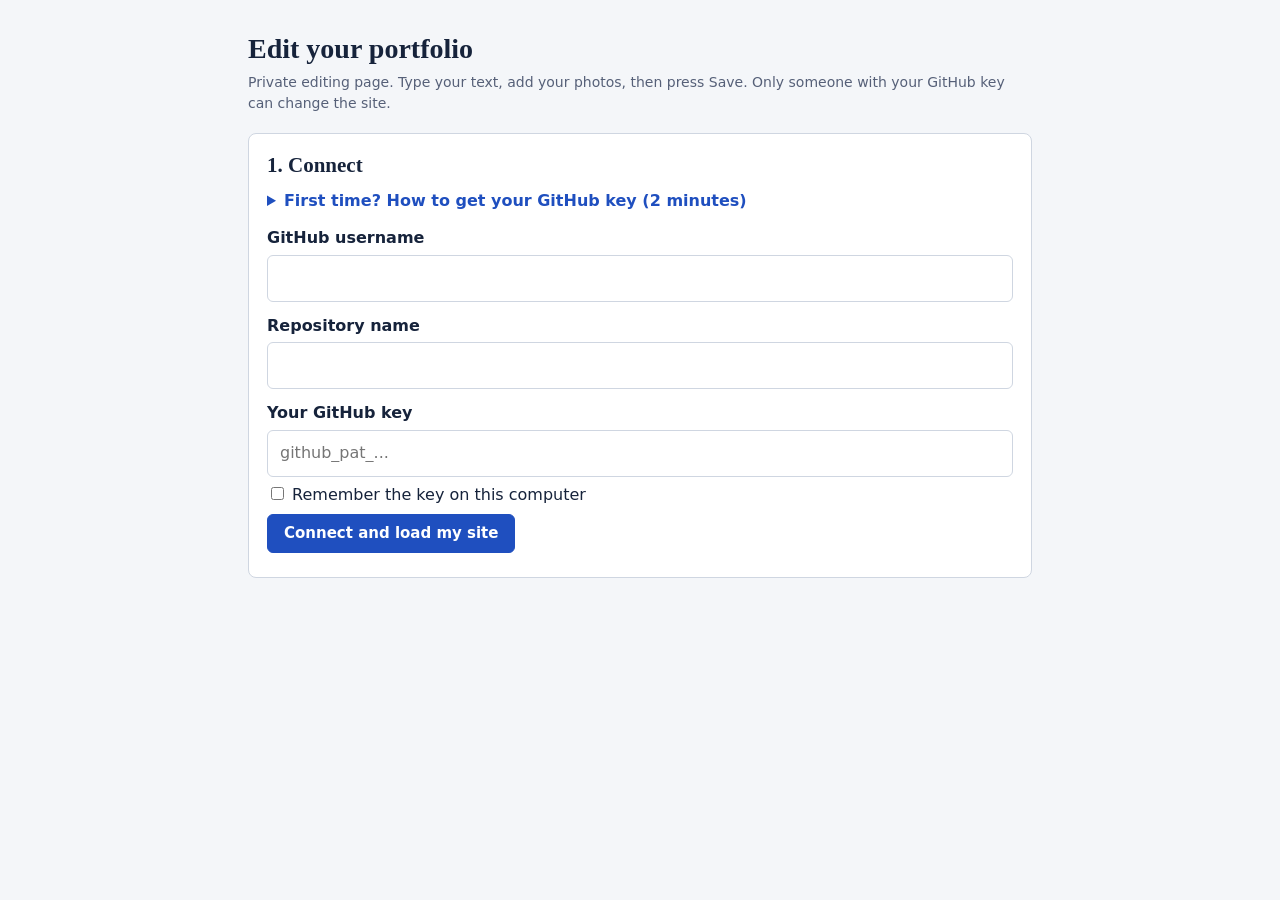
==== edit.html @ e80db086 "Add files via upload" ====
<!DOCTYPE html>
<html lang="en-GB">
<head>
<meta charset="utf-8"><meta name="viewport" content="width=device-width, initial-scale=1">
<meta name="robots" content="noindex, nofollow">
<title>Edit your portfolio</title>
<style>
*{box-sizing:border-box}
body{margin:0;background:#f4f6f9;color:#16233b;font:16px/1.55 system-ui,-apple-system,"Segoe UI",Roboto,Arial,sans-serif}
.w{max-width:820px;margin:0 auto;padding:24px 18px 80px}
h1{font:700 28px/1.2 Georgia,"Times New Roman",serif;margin:8px 0 6px}
h2{font:700 21px/1.3 Georgia,serif;margin:0 0 4px}
h3{font:700 16px/1.3 system-ui,sans-serif;margin:22px 0 6px}
p{margin:6px 0}.mut{color:#566078;font-size:14px}
.card{background:#fff;border:1px solid #cfd6e1;border-radius:8px;padding:18px;margin:18px 0}
label{display:block;font-weight:600;margin:12px 0 4px}
input[type=text],input[type=password],input[type=url],textarea{width:100%;font:inherit;padding:10px 12px;border:1.5px solid #cfd6e1;border-radius:6px;background:#fff;color:inherit}
textarea{min-height:220px;resize:vertical;line-height:1.6}
input:focus,textarea:focus,button:focus-visible{outline:3px solid #9db8f5;outline-offset:1px}
button{font:600 15px/1 system-ui,sans-serif;padding:11px 16px;border-radius:6px;border:1.5px solid #1f4fbf;background:#fff;color:#1f4fbf;cursor:pointer}
button.pri{background:#1f4fbf;color:#fff}
button:disabled{opacity:.5;cursor:default}
button.sm{padding:7px 10px;font-size:13px;border-color:#cfd6e1;color:#566078}
.row{display:flex;gap:10px;flex-wrap:wrap;align-items:center}
.imgs{display:grid;gap:10px;margin:10px 0}
.img{display:grid;grid-template-columns:84px minmax(0,1fr);gap:12px;align-items:start;border:1px solid #cfd6e1;border-radius:6px;padding:8px;background:#fafbfd}
.img img{width:84px;height:84px;object-fit:cover;border-radius:4px;background:#e6eaf1}
.img .row{margin-top:6px}
#msg{position:sticky;bottom:0;margin:16px -18px 0;padding:12px 18px;background:#16233b;color:#fff;display:none;font-weight:500}
#msg.err{background:#b3261e}#msg.ok{background:#146c43}
details{margin:10px 0}summary{cursor:pointer;font-weight:600;color:#1f4fbf}
ol{padding-left:20px}li{margin:4px 0}
code{background:#eef1f6;padding:1px 5px;border-radius:3px;font-size:14px}
hr{border:0;border-top:1px solid #cfd6e1;margin:26px 0}
</style>
</head>
<body>
<div class="w">
<h1>Edit your portfolio</h1>
<p class="mut">Private editing page. Type your text, add your photos, then press Save. Only someone with your GitHub key can change the site.</p>

<div class="card" id="connect">
  <h2>1. Connect</h2>
  <details>
    <summary>First time? How to get your GitHub key (2 minutes)</summary>
    <ol>
      <li>Sign in to GitHub, click your picture at the top right, then <b>Settings</b>.</li>
      <li>At the bottom of the left menu click <b>Developer settings</b>, then <b>Personal access tokens</b>, then <b>Fine-grained tokens</b>.</li>
      <li>Click <b>Generate new token</b>. Name it <code>portfolio</code>. Set Expiration to <b>90 days</b> or longer.</li>
      <li>Under <b>Repository access</b> choose <b>Only select repositories</b> and pick your <code>.github.io</code> repository.</li>
      <li>Under <b>Permissions → Repository permissions</b>, find <b>Contents</b> and set it to <b>Read and write</b>.</li>
      <li>Click <b>Generate token</b>, copy the long text that starts with <code>github_pat_</code> and paste it below.</li>
    </ol>
    <p class="mut">This key can only change this one website. Never share it with anyone.</p>
  </details>
  <label for="owner">GitHub username</label><input type="text" id="owner" autocomplete="off">
  <label for="repo">Repository name</label><input type="text" id="repo" autocomplete="off">
  <label for="token">Your GitHub key</label><input type="password" id="token" autocomplete="off" placeholder="github_pat_...">
  <p><label style="display:inline;font-weight:400"><input type="checkbox" id="remember"> Remember the key on this computer</label></p>
  <p><button class="pri" id="load" type="button">Connect and load my site</button></p>
</div>

<div id="editor" hidden>
  <div class="card">
    <h2>2. About you</h2>
    <label for="student">Your name (shown at the bottom of every page)</label><input type="text" id="student">
    <label for="register">Register number (optional)</label><input type="text" id="register">
  </div>
  <div id="readings"></div>
  <div class="card">
    <h2>3. Save</h2>
    <p class="mut">Saving puts your changes on the website. It shows up about one minute later.</p>
    <p><button class="pri" id="save" type="button">Save to my website</button></p>
  </div>
</div>
<div id="msg" role="status" aria-live="polite"></div>
</div>

<script>
(function () {
  "use strict";
  var $ = function (s, r) { return (r || document).querySelector(s); };
  function el(t, c, x) { var e = document.createElement(t); if (c) e.className = c; if (x != null) e.textContent = x; return e; }
  var READINGS = [["author", "What Is an Author?"], ["derrida", "Structure, Sign, and Play"]];
  var state = null, sha = null, conn = {}, busy = false;

  // ---- first-time defaults
  var host = location.hostname;
  if (/\.github\.io$/i.test(host)) { $("#owner").value = host.split(".")[0]; $("#repo").value = host; }
  try { var t = localStorage.getItem("lct_token"); if (t) { $("#token").value = t; $("#remember").checked = true; } } catch (e) {}

  function say(text, kind) { var m = $("#msg"); m.className = kind || ""; m.textContent = text; m.style.display = text ? "block" : "none"; }

  // ---- GitHub
  function api(method, path, body) {
    var url = "https://api.github.com/repos/" + encodeURIComponent(conn.owner) + "/" + encodeURIComponent(conn.repo) + "/contents/" + path;
    return fetch(url, { method: method, headers: { "Authorization": "Bearer " + conn.token, "Accept": "application/vnd.github+json" }, body: body ? JSON.stringify(body) : undefined })
      .then(function (r) {
        return r.json().catch(function () { return {}; }).then(function (j) {
          if (!r.ok) { var e = new Error(j.message || ("HTTP " + r.status)); e.status = r.status; throw e; }
          return j;
        });
      });
  }
  function friendly(e) {
    if (e && e.status === 401) return "GitHub did not accept the key. Copy it again from GitHub and paste it in full.";
    if (e && e.status === 403) return "The key does not have permission. Make sure Contents is set to Read and write.";
    if (e && e.status === 404) return "GitHub could not find that repository. Check the username and repository name, and that the key was given this repository.";
    if (e && e.status === 409) return "The site changed while you were editing. Press Save again.";
    if (e && /Failed to fetch|NetworkError/i.test(e.message)) return "No internet connection. Check it and try again.";
    return "Something went wrong: " + (e && e.message ? e.message : e);
  }
  function b64decode(s) { var bin = atob(s.replace(/\s/g, "")), a = new Uint8Array(bin.length); for (var i = 0; i < bin.length; i++) a[i] = bin.charCodeAt(i); return new TextDecoder("utf-8").decode(a); }
  function b64encode(s) { var a = new TextEncoder().encode(s), bin = ""; for (var i = 0; i < a.length; i += 8192) bin += String.fromCharCode.apply(null, a.subarray(i, i + 8192)); return btoa(bin); }

  function parseContent(text) {
    var w = {};
    try { new Function("window", text)(w); } catch (e) { throw new Error("content.js on the site could not be read"); }
    return w.PORTFOLIO || {};
  }
  function normalise(P) {
    P = P || {}; P.student = P.student || ""; P.register = P.register || ""; P.readings = P.readings || {};
    READINGS.forEach(function (r) {
      var R = P.readings[r[0]] = P.readings[r[0]] || {};
      R.link = R.link || "";
      ["scans", "notes", "analysis", "summary"].forEach(function (k) { if (!Array.isArray(R[k])) R[k] = []; });
      R.scans = R.scans.map(function (x) { return { src: x.src, alt: x.alt || "" }; });
      R.notes = R.notes.map(function (x) { return { src: x.src, alt: x.alt || "" }; });
    });
    return P;
  }

  // ---- connect
  $("#load").addEventListener("click", function () {
    conn = { owner: $("#owner").value.trim(), repo: $("#repo").value.trim(), token: $("#token").value.trim() };
    if (!conn.owner || !conn.repo || !conn.token) { say("Fill in your username, repository name and key first.", "err"); return; }
    try { if ($("#remember").checked) localStorage.setItem("lct_token", conn.token); else localStorage.removeItem("lct_token"); } catch (e) {}
    say("Loading your site...");
    api("GET", "content.js").then(function (j) {
      sha = j.sha; state = normalise(parseContent(b64decode(j.content))); show();
    }).catch(function (e) {
      if (e && e.status === 404) { sha = null; state = normalise({}); show(); } else say(friendly(e), "err");
    });
  });

  // ---- build the form
  var boxes = {};
  function show() {
    say("");
    $("#editor").hidden = false;
    $("#student").value = state.student; $("#register").value = state.register;
    var host = $("#readings"); host.innerHTML = ""; boxes = {};
    READINGS.forEach(function (r) {
      var key = r[0], R = state.readings[key], b = boxes[key] = {};
      var card = el("div", "card"); card.appendChild(el("h2", "", r[1]));
      card.appendChild(el("label", "", "Link to the essay (Google Drive or any web address)"));
      b.link = el("input"); b.link.type = "text"; b.link.value = R.link; card.appendChild(b.link);
      card.appendChild(el("h3", "", "Annotated essay (photos of your pages)"));
      b.scansBox = el("div", "imgs"); card.appendChild(b.scansBox); card.appendChild(adder(key, "scans"));
      card.appendChild(el("h3", "", "Analysis"));
      card.appendChild(el("p", "mut", "Type or paste your text. Leave an empty line between paragraphs."));
      b.analysis = el("textarea"); b.analysis.value = R.analysis.join("\n\n"); card.appendChild(b.analysis);
      card.appendChild(el("h3", "", "Class notes (photos or scans)"));
      b.notesBox = el("div", "imgs"); card.appendChild(b.notesBox); card.appendChild(adder(key, "notes"));
      card.appendChild(el("h3", "", "Summary of learning"));
      card.appendChild(el("p", "mut", "Leave an empty line between paragraphs."));
      b.summary = el("textarea"); b.summary.value = R.summary.join("\n\n"); card.appendChild(b.summary);
      host.appendChild(card);
      drawImgs(key, "scans"); drawImgs(key, "notes");
    });
  }
  function adder(key, kind) {
    var row = el("div", "row"), inp = el("input"); inp.type = "file"; inp.accept = "image/*"; inp.multiple = true; inp.style.display = "none";
    var btn = el("button", "", "Add photos"); btn.type = "button";
    btn.addEventListener("click", function () { inp.click(); });
    inp.addEventListener("change", function () {
      var files = Array.prototype.slice.call(inp.files); inp.value = "";
      files.reduce(function (p, f) {
        return p.then(function () { return shrink(f).then(function (d) { grab(key); state.readings[key][kind].push({ src: "", alt: "", data: d }); }); })
          .catch(function (e) { say(e.message, "err"); });
      }, Promise.resolve()).then(function () { drawImgs(key, kind); });
    });
    row.appendChild(btn); row.appendChild(inp); return row;
  }
  function shrink(file) {
    return new Promise(function (res, rej) {
      var url = URL.createObjectURL(file), im = new Image();
      im.onload = function () {
        var s = Math.min(1, 2000 / Math.max(im.naturalWidth, im.naturalHeight)), c = document.createElement("canvas");
        c.width = Math.round(im.naturalWidth * s); c.height = Math.round(im.naturalHeight * s);
        var x = c.getContext("2d"); x.fillStyle = "#fff"; x.fillRect(0, 0, c.width, c.height); x.drawImage(im, 0, 0, c.width, c.height);
        URL.revokeObjectURL(url); res(c.toDataURL("image/jpeg", 0.88));
      };
      im.onerror = function () { URL.revokeObjectURL(url); rej(new Error("Could not open " + file.name + ". Use a JPG or PNG photo.")); };
      im.src = url;
    });
  }
  function drawImgs(key, kind) {
    var box = boxes[key][kind + "Box"], list = state.readings[key][kind]; box.innerHTML = "";
    if (!list.length) box.appendChild(el("p", "mut", "No photos yet."));
    list.forEach(function (it, i) {
      var row = el("div", "img"), img = el("img"); img.alt = ""; img.src = it.data || it.src; row.appendChild(img);
      var side = el("div"), cap = el("input"); cap.type = "text"; cap.placeholder = "Caption (for example: Page 1 with annotations)"; cap.value = it.alt || "";
      cap.addEventListener("input", function () { it.alt = cap.value; }); side.appendChild(cap);
      var r = el("div", "row");
      function mk(label, fn) { var b = el("button", "sm", label); b.type = "button"; b.addEventListener("click", function () { grab(key); fn(); drawImgs(key, kind); }); r.appendChild(b); }
      if (i > 0) mk("Move up", function () { list.splice(i - 1, 0, list.splice(i, 1)[0]); });
      if (i < list.length - 1) mk("Move down", function () { list.splice(i + 1, 0, list.splice(i, 1)[0]); });
      mk("Remove", function () { list.splice(i, 1); });
      side.appendChild(r); row.appendChild(side); box.appendChild(row);
    });
  }
  function paras(t) { return t.split(/\n\s*\n/).map(function (s) { return s.trim(); }).filter(Boolean); }
  function grab(key) {
    var R = state.readings[key], b = boxes[key];
    R.link = b.link.value.trim(); R.analysis = paras(b.analysis.value); R.summary = paras(b.summary.value);
  }
  function grabAll() { state.student = $("#student").value.trim(); state.register = $("#register").value.trim(); READINGS.forEach(function (r) { grab(r[0]); }); }

  // ---- save
  $("#save").addEventListener("click", function () {
    if (busy) return;
    grabAll();
    var bad = READINGS.filter(function (r) { var l = state.readings[r[0]].link; return l && !/^https?:\/\//i.test(l); });
    if (bad.length) { say("The essay link for \"" + bad[0][1] + "\" must start with https://", "err"); return; }
    busy = true; $("#save").disabled = true;
    var jobs = [];
    READINGS.forEach(function (r) { ["scans", "notes"].forEach(function (k) { state.readings[r[0]][k].forEach(function (it) { if (it.data) jobs.push({ key: r[0], kind: k, it: it }); }); }); });
    var n = 0, stamp = Date.now();
    jobs.reduce(function (p, j) {
      return p.then(function () {
        n++; say("Uploading photo " + n + " of " + jobs.length + "...");
        var path = "images/" + j.key + "-" + j.kind + "-" + stamp + "-" + n + ".jpg";
        return api("PUT", path, { message: "Add photo", content: j.it.data.split(",")[1] }).then(function () { j.it.src = path; delete j.it.data; });
      });
    }, Promise.resolve()).then(function () {
      say("Saving your text...");
      return api("GET", "content.js").then(function (j) { return j.sha; }, function (e) { if (e.status === 404) return null; throw e; });
    }).then(function (latest) {
      var out = JSON.parse(JSON.stringify(state, function (k, v) { return k === "data" ? undefined : v; }));
      var text = "/* This file is written by edit.html. You normally never open it. */\nwindow.PORTFOLIO = " + JSON.stringify(out, null, 2) + ";\n";
      var body = { message: "Update portfolio content", content: b64encode(text) }; if (latest) body.sha = latest;
      return api("PUT", "content.js", body);
    }).then(function (j) {
      sha = j.content && j.content.sha; show(); say("Saved. Your site will show the changes in about a minute. Refresh it with Ctrl + Shift + R.", "ok");
    }).catch(function (e) { say(friendly(e), "err"); }).then(function () { busy = false; $("#save").disabled = false; });
  });
})();
</script>
</body>
</html>
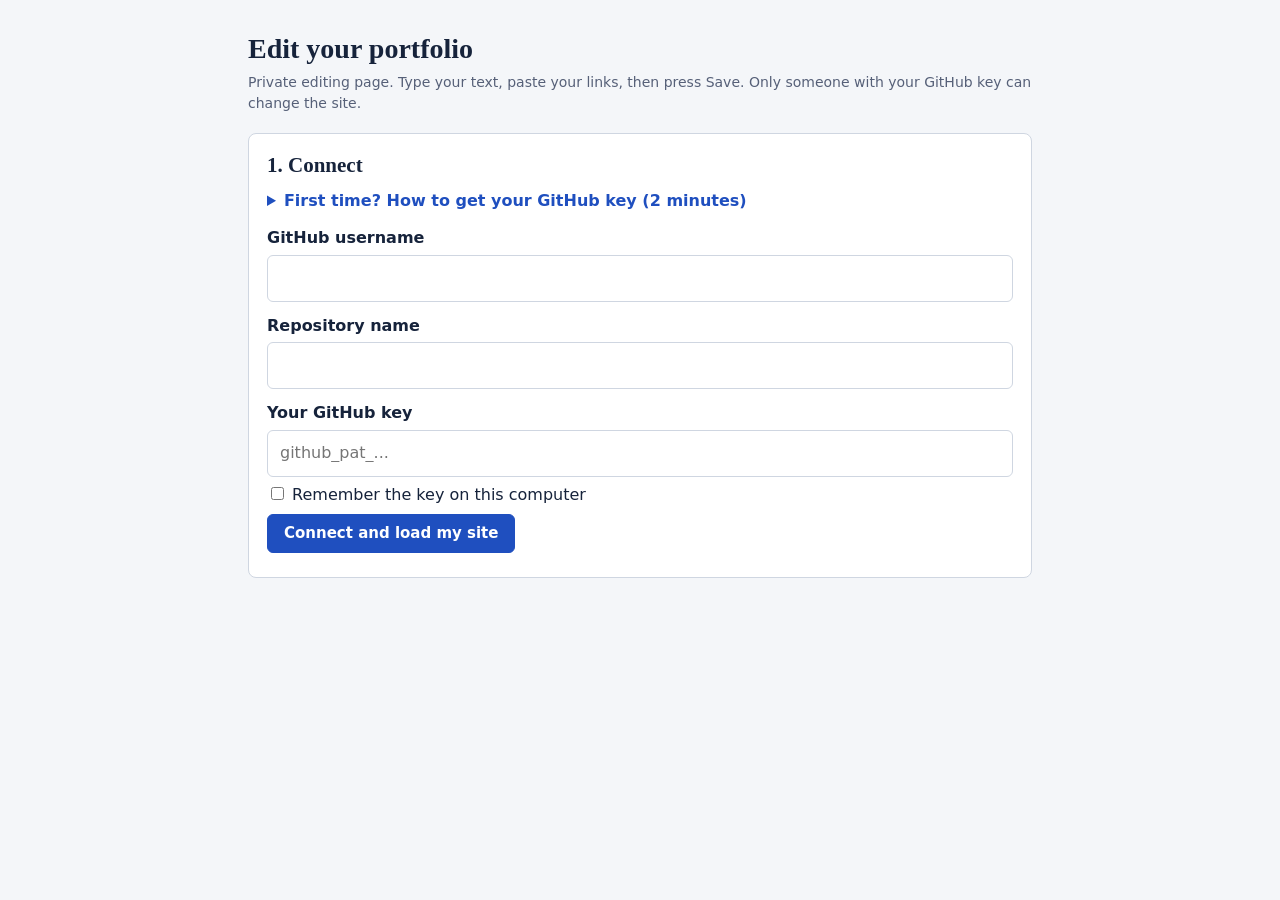
==== commit 30576cc0: "Add files via upload" ====
--- a/edit.html
+++ b/edit.html
@@ -37,7 +37,7 @@
 <body>
 <div class="w">
 <h1>Edit your portfolio</h1>
-<p class="mut">Private editing page. Type your text, add your photos, then press Save. Only someone with your GitHub key can change the site.</p>
+<p class="mut">Private editing page. Type your text, paste your links, then press Save. Only someone with your GitHub key can change the site.</p>
 
 <div class="card" id="connect">
   <h2>1. Connect</h2>
@@ -81,17 +81,15 @@
   "use strict";
   var $ = function (s, r) { return (r || document).querySelector(s); };
   function el(t, c, x) { var e = document.createElement(t); if (c) e.className = c; if (x != null) e.textContent = x; return e; }
-  var READINGS = [["author", "What Is an Author?"], ["derrida", "Structure, Sign, and Play"]];
-  var state = null, sha = null, conn = {}, busy = false;
+  var READINGS = [["author", "What Is an Author?", "Michel Foucault, 1969"], ["derrida", "Structure, Sign, and Play in the Discourse of the Human Sciences", "Jacques Derrida, 1966"]];
+  var state = null, conn = {}, busy = false, fields = {};
 
-  // ---- first-time defaults
   var host = location.hostname;
   if (/\.github\.io$/i.test(host)) { $("#owner").value = host.split(".")[0]; $("#repo").value = host; }
   try { var t = localStorage.getItem("lct_token"); if (t) { $("#token").value = t; $("#remember").checked = true; } } catch (e) {}
 
   function say(text, kind) { var m = $("#msg"); m.className = kind || ""; m.textContent = text; m.style.display = text ? "block" : "none"; }
 
-  // ---- GitHub
   function api(method, path, body) {
     var url = "https://api.github.com/repos/" + encodeURIComponent(conn.owner) + "/" + encodeURIComponent(conn.repo) + "/contents/" + path;
     return fetch(url, { method: method, headers: { "Authorization": "Bearer " + conn.token, "Accept": "application/vnd.github+json" }, body: body ? JSON.stringify(body) : undefined })
@@ -112,138 +110,73 @@
   }
   function b64decode(s) { var bin = atob(s.replace(/\s/g, "")), a = new Uint8Array(bin.length); for (var i = 0; i < bin.length; i++) a[i] = bin.charCodeAt(i); return new TextDecoder("utf-8").decode(a); }
   function b64encode(s) { var a = new TextEncoder().encode(s), bin = ""; for (var i = 0; i < a.length; i += 8192) bin += String.fromCharCode.apply(null, a.subarray(i, i + 8192)); return btoa(bin); }
-
   function parseContent(text) {
     var w = {};
     try { new Function("window", text)(w); } catch (e) { throw new Error("content.js on the site could not be read"); }
     return w.PORTFOLIO || {};
   }
   function normalise(P) {
-    P = P || {}; P.student = P.student || ""; P.register = P.register || ""; P.readings = P.readings || {};
+    var out = { student: P.student || "", register: P.register || "", readings: {}, proposal: { link: ((P.proposal || {}).link) || "" } };
     READINGS.forEach(function (r) {
-      var R = P.readings[r[0]] = P.readings[r[0]] || {};
-      R.link = R.link || "";
-      ["scans", "notes", "analysis", "summary"].forEach(function (k) { if (!Array.isArray(R[k])) R[k] = []; });
-      R.scans = R.scans.map(function (x) { return { src: x.src, alt: x.alt || "" }; });
-      R.notes = R.notes.map(function (x) { return { src: x.src, alt: x.alt || "" }; });
+      var R = (P.readings || {})[r[0]] || {};
+      out.readings[r[0]] = { byline: R.byline || r[2], link: R.link || "", reflection: Array.isArray(R.reflection) ? R.reflection : (Array.isArray(R.analysis) ? R.analysis : []) };
     });
-    return P;
+    return out;
   }
 
-  // ---- connect
   $("#load").addEventListener("click", function () {
     conn = { owner: $("#owner").value.trim(), repo: $("#repo").value.trim(), token: $("#token").value.trim() };
     if (!conn.owner || !conn.repo || !conn.token) { say("Fill in your username, repository name and key first.", "err"); return; }
     try { if ($("#remember").checked) localStorage.setItem("lct_token", conn.token); else localStorage.removeItem("lct_token"); } catch (e) {}
     say("Loading your site...");
-    api("GET", "content.js").then(function (j) {
-      sha = j.sha; state = normalise(parseContent(b64decode(j.content))); show();
-    }).catch(function (e) {
-      if (e && e.status === 404) { sha = null; state = normalise({}); show(); } else say(friendly(e), "err");
-    });
+    api("GET", "content.js").then(function (j) { state = normalise(parseContent(b64decode(j.content))); show(); })
+      .catch(function (e) { if (e && e.status === 404) { state = normalise({}); show(); } else say(friendly(e), "err"); });
   });
 
-  // ---- build the form
-  var boxes = {};
+  function field(card, label, node, hint) {
+    card.appendChild(el("label", "", label)); if (hint) card.appendChild(el("p", "mut", hint)); card.appendChild(node); return node;
+  }
   function show() {
-    say("");
-    $("#editor").hidden = false;
+    say(""); $("#editor").hidden = false;
     $("#student").value = state.student; $("#register").value = state.register;
-    var host = $("#readings"); host.innerHTML = ""; boxes = {};
+    var host = $("#readings"); host.innerHTML = ""; fields = {};
     READINGS.forEach(function (r) {
-      var key = r[0], R = state.readings[key], b = boxes[key] = {};
-      var card = el("div", "card"); card.appendChild(el("h2", "", r[1]));
-      card.appendChild(el("label", "", "Link to the essay (Google Drive or any web address)"));
-      b.link = el("input"); b.link.type = "text"; b.link.value = R.link; card.appendChild(b.link);
-      card.appendChild(el("h3", "", "Annotated essay (photos of your pages)"));
-      b.scansBox = el("div", "imgs"); card.appendChild(b.scansBox); card.appendChild(adder(key, "scans"));
-      card.appendChild(el("h3", "", "Analysis"));
-      card.appendChild(el("p", "mut", "Type or paste your text. Leave an empty line between paragraphs."));
-      b.analysis = el("textarea"); b.analysis.value = R.analysis.join("\n\n"); card.appendChild(b.analysis);
-      card.appendChild(el("h3", "", "Class notes (photos or scans)"));
-      b.notesBox = el("div", "imgs"); card.appendChild(b.notesBox); card.appendChild(adder(key, "notes"));
-      card.appendChild(el("h3", "", "Summary of learning"));
-      card.appendChild(el("p", "mut", "Leave an empty line between paragraphs."));
-      b.summary = el("textarea"); b.summary.value = R.summary.join("\n\n"); card.appendChild(b.summary);
+      var R = state.readings[r[0]], f = fields[r[0]] = {}, card = el("div", "card");
+      card.appendChild(el("h2", "", r[1]));
+      f.byline = el("input"); f.byline.type = "text"; f.byline.value = R.byline;
+      field(card, "Author and year (shown under the essay name)", f.byline);
+      f.link = el("input"); f.link.type = "text"; f.link.value = R.link; f.link.placeholder = "https://drive.google.com/...";
+      field(card, "Annotations and Class Notes: paste your Drive link", f.link);
+      f.reflection = el("textarea"); f.reflection.value = R.reflection.join("\n\n");
+      field(card, "My Reflection", f.reflection, "Type or paste your text. Leave an empty line between paragraphs.");
       host.appendChild(card);
-      drawImgs(key, "scans"); drawImgs(key, "notes");
     });
-  }
-  function adder(key, kind) {
-    var row = el("div", "row"), inp = el("input"); inp.type = "file"; inp.accept = "image/*"; inp.multiple = true; inp.style.display = "none";
-    var btn = el("button", "", "Add photos"); btn.type = "button";
-    btn.addEventListener("click", function () { inp.click(); });
-    inp.addEventListener("change", function () {
-      var files = Array.prototype.slice.call(inp.files); inp.value = "";
-      files.reduce(function (p, f) {
-        return p.then(function () { return shrink(f).then(function (d) { grab(key); state.readings[key][kind].push({ src: "", alt: "", data: d }); }); })
-          .catch(function (e) { say(e.message, "err"); });
-      }, Promise.resolve()).then(function () { drawImgs(key, kind); });
-    });
-    row.appendChild(btn); row.appendChild(inp); return row;
-  }
-  function shrink(file) {
-    return new Promise(function (res, rej) {
-      var url = URL.createObjectURL(file), im = new Image();
-      im.onload = function () {
-        var s = Math.min(1, 2000 / Math.max(im.naturalWidth, im.naturalHeight)), c = document.createElement("canvas");
-        c.width = Math.round(im.naturalWidth * s); c.height = Math.round(im.naturalHeight * s);
-        var x = c.getContext("2d"); x.fillStyle = "#fff"; x.fillRect(0, 0, c.width, c.height); x.drawImage(im, 0, 0, c.width, c.height);
-        URL.revokeObjectURL(url); res(c.toDataURL("image/jpeg", 0.88));
-      };
-      im.onerror = function () { URL.revokeObjectURL(url); rej(new Error("Could not open " + file.name + ". Use a JPG or PNG photo.")); };
-      im.src = url;
-    });
-  }
-  function drawImgs(key, kind) {
-    var box = boxes[key][kind + "Box"], list = state.readings[key][kind]; box.innerHTML = "";
-    if (!list.length) box.appendChild(el("p", "mut", "No photos yet."));
-    list.forEach(function (it, i) {
-      var row = el("div", "img"), img = el("img"); img.alt = ""; img.src = it.data || it.src; row.appendChild(img);
-      var side = el("div"), cap = el("input"); cap.type = "text"; cap.placeholder = "Caption (for example: Page 1 with annotations)"; cap.value = it.alt || "";
-      cap.addEventListener("input", function () { it.alt = cap.value; }); side.appendChild(cap);
-      var r = el("div", "row");
-      function mk(label, fn) { var b = el("button", "sm", label); b.type = "button"; b.addEventListener("click", function () { grab(key); fn(); drawImgs(key, kind); }); r.appendChild(b); }
-      if (i > 0) mk("Move up", function () { list.splice(i - 1, 0, list.splice(i, 1)[0]); });
-      if (i < list.length - 1) mk("Move down", function () { list.splice(i + 1, 0, list.splice(i, 1)[0]); });
-      mk("Remove", function () { list.splice(i, 1); });
-      side.appendChild(r); row.appendChild(side); box.appendChild(row);
-    });
+    var pc = el("div", "card"); pc.appendChild(el("h2", "", "Proposal"));
+    fields.proposal = el("input"); fields.proposal.type = "text"; fields.proposal.value = state.proposal.link; fields.proposal.placeholder = "https://drive.google.com/...";
+    field(pc, "Proposal: paste your Drive link", fields.proposal); host.appendChild(pc);
   }
   function paras(t) { return t.split(/\n\s*\n/).map(function (s) { return s.trim(); }).filter(Boolean); }
-  function grab(key) {
-    var R = state.readings[key], b = boxes[key];
-    R.link = b.link.value.trim(); R.analysis = paras(b.analysis.value); R.summary = paras(b.summary.value);
-  }
-  function grabAll() { state.student = $("#student").value.trim(); state.register = $("#register").value.trim(); READINGS.forEach(function (r) { grab(r[0]); }); }
 
-  // ---- save
   $("#save").addEventListener("click", function () {
     if (busy) return;
-    grabAll();
-    var bad = READINGS.filter(function (r) { var l = state.readings[r[0]].link; return l && !/^https?:\/\//i.test(l); });
-    if (bad.length) { say("The essay link for \"" + bad[0][1] + "\" must start with https://", "err"); return; }
-    busy = true; $("#save").disabled = true;
-    var jobs = [];
-    READINGS.forEach(function (r) { ["scans", "notes"].forEach(function (k) { state.readings[r[0]][k].forEach(function (it) { if (it.data) jobs.push({ key: r[0], kind: k, it: it }); }); }); });
-    var n = 0, stamp = Date.now();
-    jobs.reduce(function (p, j) {
-      return p.then(function () {
-        n++; say("Uploading photo " + n + " of " + jobs.length + "...");
-        var path = "images/" + j.key + "-" + j.kind + "-" + stamp + "-" + n + ".jpg";
-        return api("PUT", path, { message: "Add photo", content: j.it.data.split(",")[1] }).then(function () { j.it.src = path; delete j.it.data; });
-      });
-    }, Promise.resolve()).then(function () {
-      say("Saving your text...");
-      return api("GET", "content.js").then(function (j) { return j.sha; }, function (e) { if (e.status === 404) return null; throw e; });
-    }).then(function (latest) {
-      var out = JSON.parse(JSON.stringify(state, function (k, v) { return k === "data" ? undefined : v; }));
-      var text = "/* This file is written by edit.html. You normally never open it. */\nwindow.PORTFOLIO = " + JSON.stringify(out, null, 2) + ";\n";
-      var body = { message: "Update portfolio content", content: b64encode(text) }; if (latest) body.sha = latest;
-      return api("PUT", "content.js", body);
-    }).then(function (j) {
-      sha = j.content && j.content.sha; show(); say("Saved. Your site will show the changes in about a minute. Refresh it with Ctrl + Shift + R.", "ok");
-    }).catch(function (e) { say(friendly(e), "err"); }).then(function () { busy = false; $("#save").disabled = false; });
+    var out = { student: $("#student").value.trim(), register: $("#register").value.trim(), readings: {}, proposal: { link: fields.proposal.value.trim() } };
+    var links = [[out.proposal.link, "Proposal"]];
+    READINGS.forEach(function (r) {
+      var f = fields[r[0]];
+      out.readings[r[0]] = { byline: f.byline.value.trim(), link: f.link.value.trim(), reflection: paras(f.reflection.value) };
+      links.push([out.readings[r[0]].link, r[1]]);
+    });
+    for (var i = 0; i < links.length; i++) if (links[i][0] && !/^https?:\/\//i.test(links[i][0])) { say("The link for \"" + links[i][1] + "\" must start with https://", "err"); return; }
+    busy = true; $("#save").disabled = true; say("Saving...");
+    api("GET", "content.js").then(function (j) { return j.sha; }, function (e) { if (e.status === 404) return null; throw e; })
+      .then(function (sha) {
+        var text = "/* This file is written by edit.html. You normally never open it. */\nwindow.PORTFOLIO = " + JSON.stringify(out, null, 2) + ";\n";
+        var body = { message: "Update portfolio content", content: b64encode(text) }; if (sha) body.sha = sha;
+        return api("PUT", "content.js", body);
+      })
+      .then(function () { state = normalise(out); say("Saved. Your site will show the changes in about a minute. Refresh it with Ctrl + Shift + R.", "ok"); })
+      .catch(function (e) { say(friendly(e), "err"); })
+      .then(function () { busy = false; $("#save").disabled = false; });
   });
 })();
 </script>
